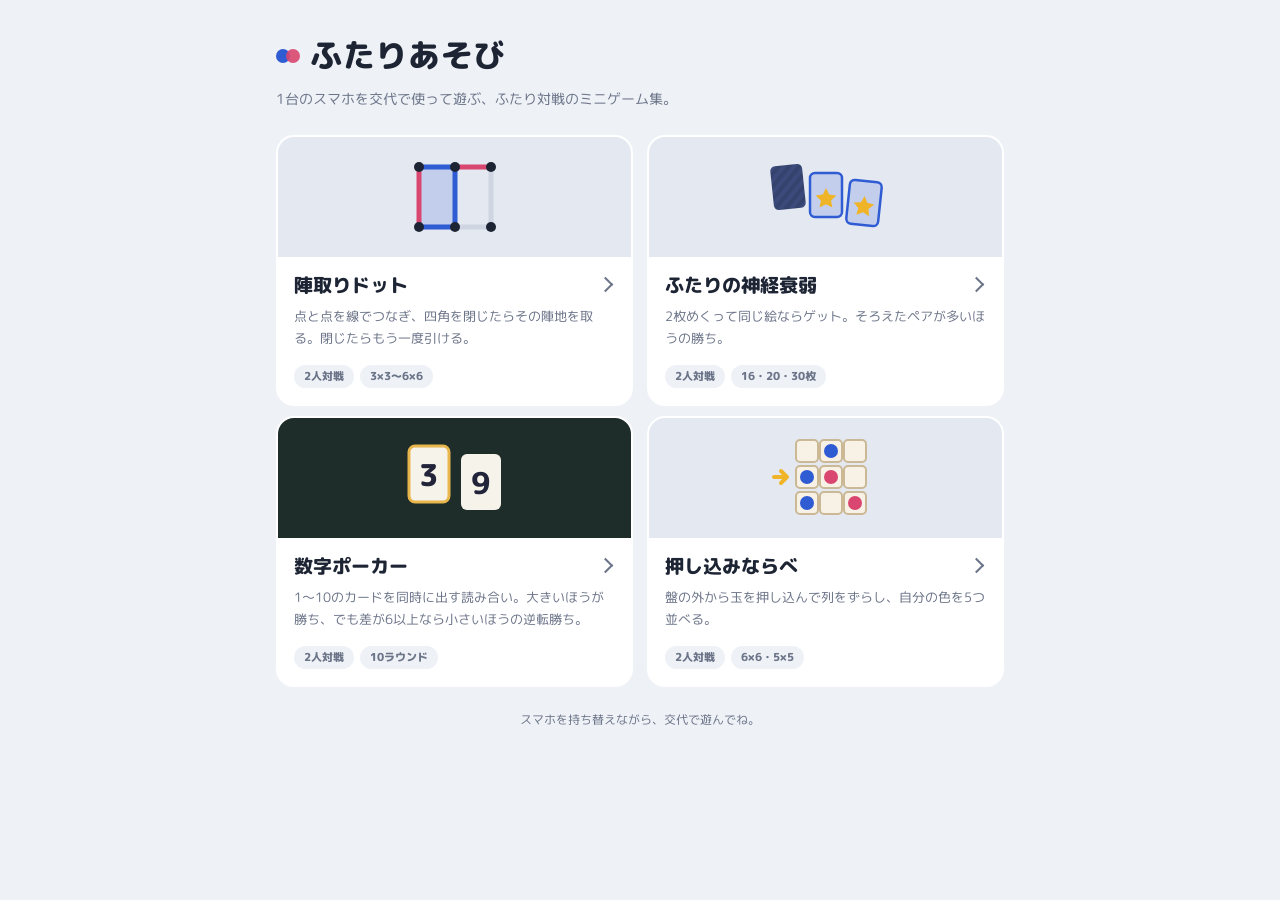
==== index.html @ a354c362 "Add top page, shared theme, and back links to games - index.html: card list of the four games (1 col" ====
<!doctype html>
<html lang="ja">
<head>
<meta charset="utf-8">
<meta name="viewport" content="width=device-width, initial-scale=1, viewport-fit=cover">
<title>ふたりあそび</title>
<meta name="description" content="1台のスマホを交代で使って遊ぶ、ふたり対戦のミニゲーム集。">
<link rel="icon" href="data:image/svg+xml,%3Csvg xmlns='http://www.w3.org/2000/svg' viewBox='0 0 32 32'%3E%3Ccircle cx='11' cy='16' r='9' fill='%232f5bd3'/%3E%3Ccircle cx='21' cy='16' r='9' fill='%23d9466f' fill-opacity='.85'/%3E%3C/svg%3E">
<link rel="preconnect" href="https://fonts.googleapis.com">
<link rel="stylesheet" href="https://fonts.googleapis.com/css2?family=M+PLUS+Rounded+1c:wght@500;800&display=swap">
<link rel="stylesheet" href="assets/site.css">
<style>
body{margin:0;-webkit-tap-highlight-color:transparent}
.wrap{max-width:760px;margin:0 auto;box-sizing:border-box;
  padding:32px max(16px,env(safe-area-inset-right,0px)) 40px max(16px,env(safe-area-inset-left,0px))}
header{margin-bottom:24px}
h1{margin:0;font-size:32px;font-weight:800;letter-spacing:.02em;display:flex;align-items:center;gap:10px}
h1 .mk{display:inline-flex}
h1 .mk i{width:14px;height:14px;border-radius:50%;display:block}
h1 .mk i:first-child{background:var(--p1)}
h1 .mk i:last-child{background:var(--p2);margin-left:-4px;opacity:.9}
.lead{margin:8px 0 0;color:var(--muted);font-size:14px;line-height:1.7}

.games{list-style:none;margin:0;padding:0;display:grid;gap:14px;grid-template-columns:repeat(auto-fill,minmax(280px,1fr))}
.game-card{display:flex;flex-direction:column;height:100%;background:var(--card);border-radius:18px;overflow:hidden;
  color:inherit;text-decoration:none;border:2px solid transparent;transition:transform .15s,border-color .15s}
.game-card:hover{transform:translateY(-2px);border-color:var(--p1)}
.game-card:active{transform:translateY(0)}
.game-card:focus-visible{outline:2px solid var(--hl);outline-offset:3px}
.art{display:grid;place-items:center;height:120px;background:var(--bg-soft)}
.art svg{height:84px;width:auto}
.body{padding:14px 16px 16px;display:flex;flex-direction:column;gap:6px;flex:1}
.body h2{margin:0;font-size:19px;font-weight:800;display:flex;align-items:center;justify-content:space-between;gap:8px}
.body h2::after{content:"";width:9px;height:9px;flex:none;border-top:2.5px solid var(--muted);border-right:2.5px solid var(--muted);transform:rotate(45deg);margin-right:4px}
.body p{margin:0;color:var(--muted);font-size:13px;line-height:1.7}
.tags{margin-top:auto;padding-top:6px;display:flex;flex-wrap:wrap;gap:6px}
.tags span{font-size:11px;font-weight:800;color:var(--muted);background:var(--bg);border-radius:999px;padding:3px 10px}

footer{margin-top:28px;text-align:center;color:var(--muted);font-size:12px}

/* 絵柄の色 */
:root{--bg-soft:#e3e8f1; --ink:#1d2433; --line:#cfd5e1; --paper:#fbf8f1; --felt:#1e2d29; --gold:#e8b64c; --tile:#f7f1e6; --tile-edge:#cbb894}
@media (prefers-color-scheme: dark){:root:not([data-theme="light"]){--bg-soft:#232939; --ink:#e8ecf4; --line:#2c3346; --paper:#2b3144; --tile:#3a4054; --tile-edge:#525a72}}
:root[data-theme="dark"]{--bg-soft:#232939; --ink:#e8ecf4; --line:#2c3346; --paper:#2b3144; --tile:#3a4054; --tile-edge:#525a72}
.art.felt{background:var(--felt)}
@media (prefers-reduced-motion:reduce){.game-card{transition:none}}
</style>
</head>
<body>
<div class="wrap">
  <header>
    <h1><span class="mk" aria-hidden="true"><i></i><i></i></span>ふたりあそび</h1>
    <p class="lead">1台のスマホを交代で使って遊ぶ、ふたり対戦のミニゲーム集。</p>
  </header>

  <ul class="games">
    <li>
      <a class="game-card" href="games/dots.html">
        <div class="art" aria-hidden="true">
          <svg viewBox="0 0 120 84">
            <rect x="24" y="12" width="36" height="60" rx="2" fill="var(--p1-soft)"/>
            <g stroke-width="5" stroke-linecap="round" fill="none">
              <path d="M96 12V72M60 72H96" stroke="var(--line)"/>
              <path d="M24 12H60V72H24" stroke="var(--p1)"/>
              <path d="M24 12V72M60 12H96" stroke="var(--p2)"/>
            </g>
            <g fill="var(--ink)">
              <circle cx="24" cy="12" r="5"/><circle cx="60" cy="12" r="5"/><circle cx="96" cy="12" r="5"/>
              <circle cx="24" cy="72" r="5"/><circle cx="60" cy="72" r="5"/><circle cx="96" cy="72" r="5"/>
            </g>
          </svg>
        </div>
        <div class="body">
          <h2>陣取りドット</h2>
          <p>点と点を線でつなぎ、四角を閉じたらその陣地を取る。閉じたらもう一度引ける。</p>
          <div class="tags"><span>2人対戦</span><span>3×3〜6×6</span></div>
        </div>
      </a>
    </li>
    <li>
      <a class="game-card" href="games/memory.html">
        <div class="art" aria-hidden="true">
          <svg viewBox="0 0 120 84">
            <defs>
              <pattern id="mback" width="8" height="8" patternUnits="userSpaceOnUse" patternTransform="rotate(45)">
                <rect width="8" height="8" fill="#3b4a7a"/><rect width="4" height="8" fill="#34426d"/>
              </pattern>
            </defs>
            <rect x="6" y="10" width="32" height="44" rx="5" fill="url(#mback)" transform="rotate(-6 22 32)"/>
            <rect x="44" y="18" width="32" height="44" rx="5" fill="var(--p1-soft)" stroke="var(--p1)" stroke-width="2.5"/>
            <rect x="82" y="26" width="32" height="44" rx="5" fill="var(--p1-soft)" stroke="var(--p1)" stroke-width="2.5" transform="rotate(6 98 48)"/>
            <path d="M60 33l3.2 6.5 7.1 1-5.2 5 1.3 7.1-6.4-3.4-6.4 3.4 1.3-7.1-5.2-5 7.1-1z" fill="var(--hl)"/>
            <path d="M98 41l3.2 6.5 7.1 1-5.2 5 1.3 7.1-6.4-3.4-6.4 3.4 1.3-7.1-5.2-5 7.1-1z" fill="var(--hl)" transform="rotate(6 98 48)"/>
          </svg>
        </div>
        <div class="body">
          <h2>ふたりの神経衰弱</h2>
          <p>2枚めくって同じ絵ならゲット。そろえたペアが多いほうの勝ち。</p>
          <div class="tags"><span>2人対戦</span><span>16・20・30枚</span></div>
        </div>
      </a>
    </li>
    <li>
      <a class="game-card" href="games/number-poker.html">
        <div class="art felt" aria-hidden="true">
          <svg viewBox="0 0 120 84">
            <g font-family="M PLUS Rounded 1c, Hiragino Maru Gothic ProN, sans-serif" font-weight="800" text-anchor="middle">
              <rect x="14" y="10" width="40" height="56" rx="6" fill="#f6f3ea" stroke="var(--gold)" stroke-width="3"/>
              <text x="34" y="50" font-size="30" fill="#22243a">3</text>
              <rect x="66" y="18" width="40" height="56" rx="6" fill="#f6f3ea"/>
              <text x="86" y="58" font-size="30" fill="#22243a">9</text>
            </g>
          </svg>
        </div>
        <div class="body">
          <h2>数字ポーカー</h2>
          <p>1〜10のカードを同時に出す読み合い。大きいほうが勝ち、でも差が6以上なら小さいほうの逆転勝ち。</p>
          <div class="tags"><span>2人対戦</span><span>10ラウンド</span></div>
        </div>
      </a>
    </li>
    <li>
      <a class="game-card" href="games/push.html">
        <div class="art" aria-hidden="true">
          <svg viewBox="0 0 120 84">
            <g fill="var(--tile)" stroke="var(--tile-edge)" stroke-width="2">
              <rect x="30" y="4" width="22" height="22" rx="4"/><rect x="54" y="4" width="22" height="22" rx="4"/><rect x="78" y="4" width="22" height="22" rx="4"/>
              <rect x="30" y="30" width="22" height="22" rx="4"/><rect x="54" y="30" width="22" height="22" rx="4"/><rect x="78" y="30" width="22" height="22" rx="4"/>
              <rect x="30" y="56" width="22" height="22" rx="4"/><rect x="54" y="56" width="22" height="22" rx="4"/><rect x="78" y="56" width="22" height="22" rx="4"/>
            </g>
            <circle cx="41" cy="41" r="7" fill="var(--p1)"/><circle cx="65" cy="41" r="7" fill="var(--p2)"/>
            <circle cx="65" cy="15" r="7" fill="var(--p1)"/><circle cx="89" cy="67" r="7" fill="var(--p2)"/><circle cx="41" cy="67" r="7" fill="var(--p1)"/>
            <path d="M8 41h12m-5-6 6 6-6 6" fill="none" stroke="var(--hl)" stroke-width="4" stroke-linecap="round" stroke-linejoin="round"/>
          </svg>
        </div>
        <div class="body">
          <h2>押し込みならべ</h2>
          <p>盤の外から玉を押し込んで列をずらし、自分の色を5つ並べる。</p>
          <div class="tags"><span>2人対戦</span><span>6×6・5×5</span></div>
        </div>
      </a>
    </li>
  </ul>

  <footer>スマホを持ち替えながら、交代で遊んでね。</footer>
</div>
</body>
</html>
---- assets/site.css ----
/* 共通テーマ：全ページで使う色・フォント・ゲーム画面の土台・「トップへ戻る」リンク */
:root{
  --bg:#eef1f6; --fg:#1d2433; --muted:#6b7488; --card:#ffffff; --hl:#f0b429;
  --p1:#2f5bd3; --p2:#d9466f; --p1-soft:rgba(47,91,211,.18); --p2-soft:rgba(217,70,111,.18);
  --font:"M PLUS Rounded 1c","Hiragino Maru Gothic ProN","Hiragino Sans",system-ui,sans-serif;
}
@media (prefers-color-scheme: dark){:root:not([data-theme="light"]){
  --bg:#141824; --fg:#e8ecf4; --muted:#8e97ab; --card:#1c2130;
  --p1:#6f92ff; --p2:#ff7096; --p1-soft:rgba(111,146,255,.22); --p2-soft:rgba(255,112,150,.22); color-scheme:dark}}
:root[data-theme="dark"]{
  --bg:#141824; --fg:#e8ecf4; --muted:#8e97ab; --card:#1c2130;
  --p1:#6f92ff; --p2:#ff7096; --p1-soft:rgba(111,146,255,.22); --p2-soft:rgba(255,112,150,.22); color-scheme:dark}

body{background:var(--bg);color:var(--fg);font-family:var(--font)}

/* ゲーム画面：1画面に収まる縦並び */
html:has(body.game){height:100%}
body.game{height:100%;margin:0 auto;max-width:480px;box-sizing:border-box;
  padding-left:max(16px,env(safe-area-inset-left,0px));padding-right:max(16px,env(safe-area-inset-right,0px));padding-block:8px 12px;
  display:flex;flex-direction:column;gap:12px;-webkit-tap-highlight-color:transparent;user-select:none}

/* 左上の「トップへ戻る」 */
.back{align-self:flex-start;display:inline-flex;align-items:center;gap:6px;margin-left:-10px;padding:6px 12px 6px 10px;
  border-radius:999px;color:var(--muted);font-family:var(--font);font-size:13px;font-weight:800;text-decoration:none;
  transition:color .15s,background-color .15s}
.back svg{width:14px;height:14px}
.back:hover{color:var(--fg);background:var(--card)}
.back:focus-visible{outline:2px solid var(--hl);outline-offset:2px}
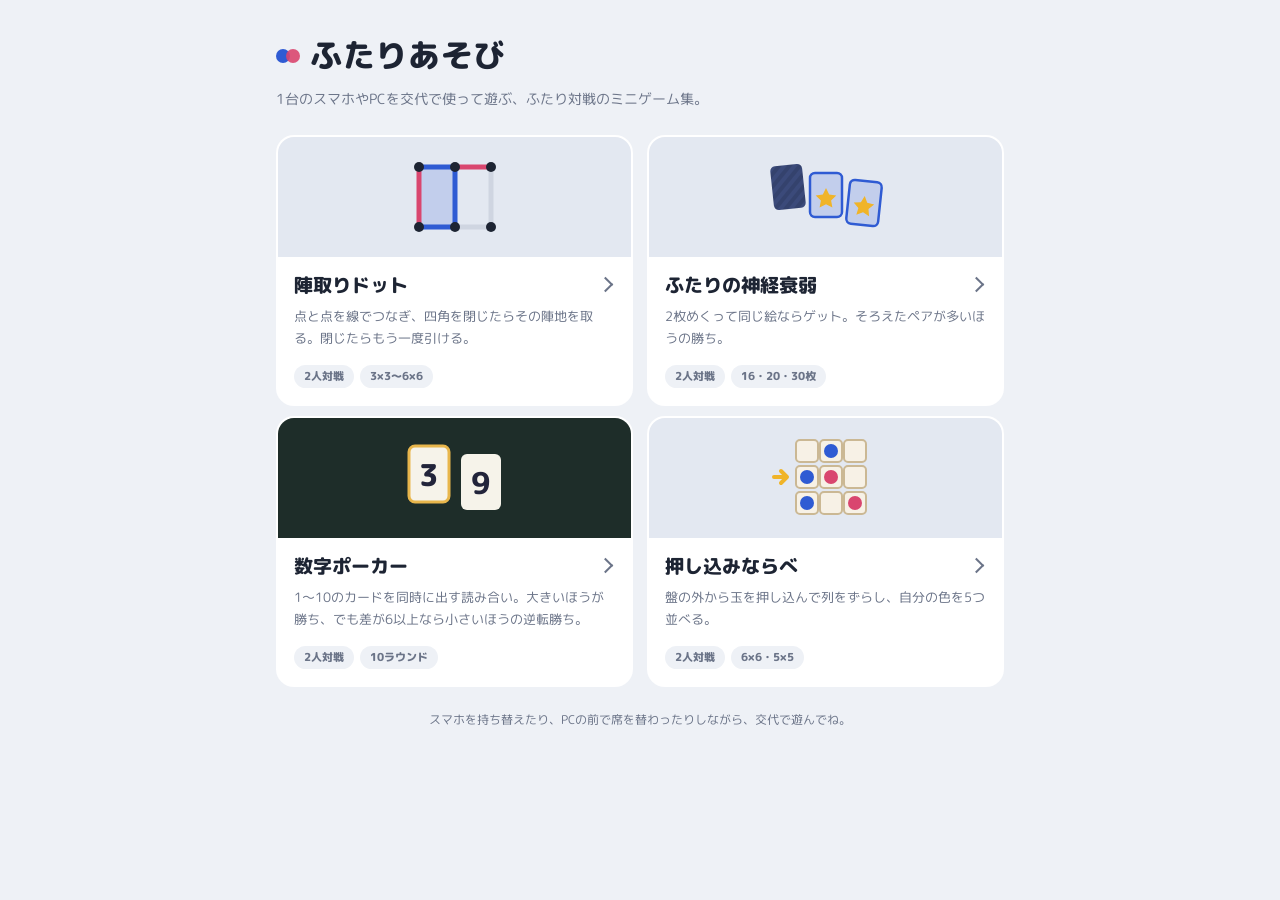
==== commit e0dfbfed: "Add side-by-side desktop layout for games On wide screens, show the board on the left sized to the w" ====
--- a/index.html
+++ b/index.html
@@ -4,7 +4,7 @@
 <meta charset="utf-8">
 <meta name="viewport" content="width=device-width, initial-scale=1, viewport-fit=cover">
 <title>ふたりあそび</title>
-<meta name="description" content="1台のスマホを交代で使って遊ぶ、ふたり対戦のミニゲーム集。">
+<meta name="description" content="1台のスマホやPCを交代で使って遊ぶ、ふたり対戦のミニゲーム集。">
 <link rel="icon" href="data:image/svg+xml,%3Csvg xmlns='http://www.w3.org/2000/svg' viewBox='0 0 32 32'%3E%3Ccircle cx='11' cy='16' r='9' fill='%232f5bd3'/%3E%3Ccircle cx='21' cy='16' r='9' fill='%23d9466f' fill-opacity='.85'/%3E%3C/svg%3E">
 <link rel="preconnect" href="https://fonts.googleapis.com">
 <link rel="stylesheet" href="https://fonts.googleapis.com/css2?family=M+PLUS+Rounded+1c:wght@500;800&display=swap">
@@ -50,7 +50,7 @@
 <div class="wrap">
   <header>
     <h1><span class="mk" aria-hidden="true"><i></i><i></i></span>ふたりあそび</h1>
-    <p class="lead">1台のスマホを交代で使って遊ぶ、ふたり対戦のミニゲーム集。</p>
+    <p class="lead">1台のスマホやPCを交代で使って遊ぶ、ふたり対戦のミニゲーム集。</p>
   </header>
 
   <ul class="games">
@@ -142,7 +142,7 @@
     </li>
   </ul>
 
-  <footer>スマホを持ち替えながら、交代で遊んでね。</footer>
+  <footer>スマホを持ち替えたり、PCの前で席を替わったりしながら、交代で遊んでね。</footer>
 </div>
 </body>
 </html>
--- a/assets/site.css
+++ b/assets/site.css
@@ -26,3 +26,15 @@
 .back svg{width:14px;height:14px}
 .back:hover{color:var(--fg);background:var(--card)}
 .back:focus-visible{outline:2px solid var(--hl);outline-offset:2px}
+
+/* PC・横長画面：盤面（.stage）を左、点数や操作（.top / .bottom）を右に並べる。
+   スマホでは .top / .bottom は display:contents なので、今までどおりの縦1列。 */
+.top,.bottom{display:contents}
+@media (min-width:880px) and (min-aspect-ratio:1/1){
+  body.game.split{max-width:1180px;display:grid;grid-template-columns:minmax(0,1fr) 360px;
+    grid-template-rows:auto auto auto 1fr;column-gap:40px;row-gap:16px;padding-block:16px 24px}
+  body.game.split > .back{grid-column:1/-1}
+  body.game.split > .stage{grid-column:1;grid-row:2/5;align-self:center;justify-self:center;width:100%}
+  body.game.split > .top,body.game.split > .bottom{grid-column:2;display:flex;flex-direction:column;gap:14px}
+  body.game.split > .bottom{grid-row:3}
+}
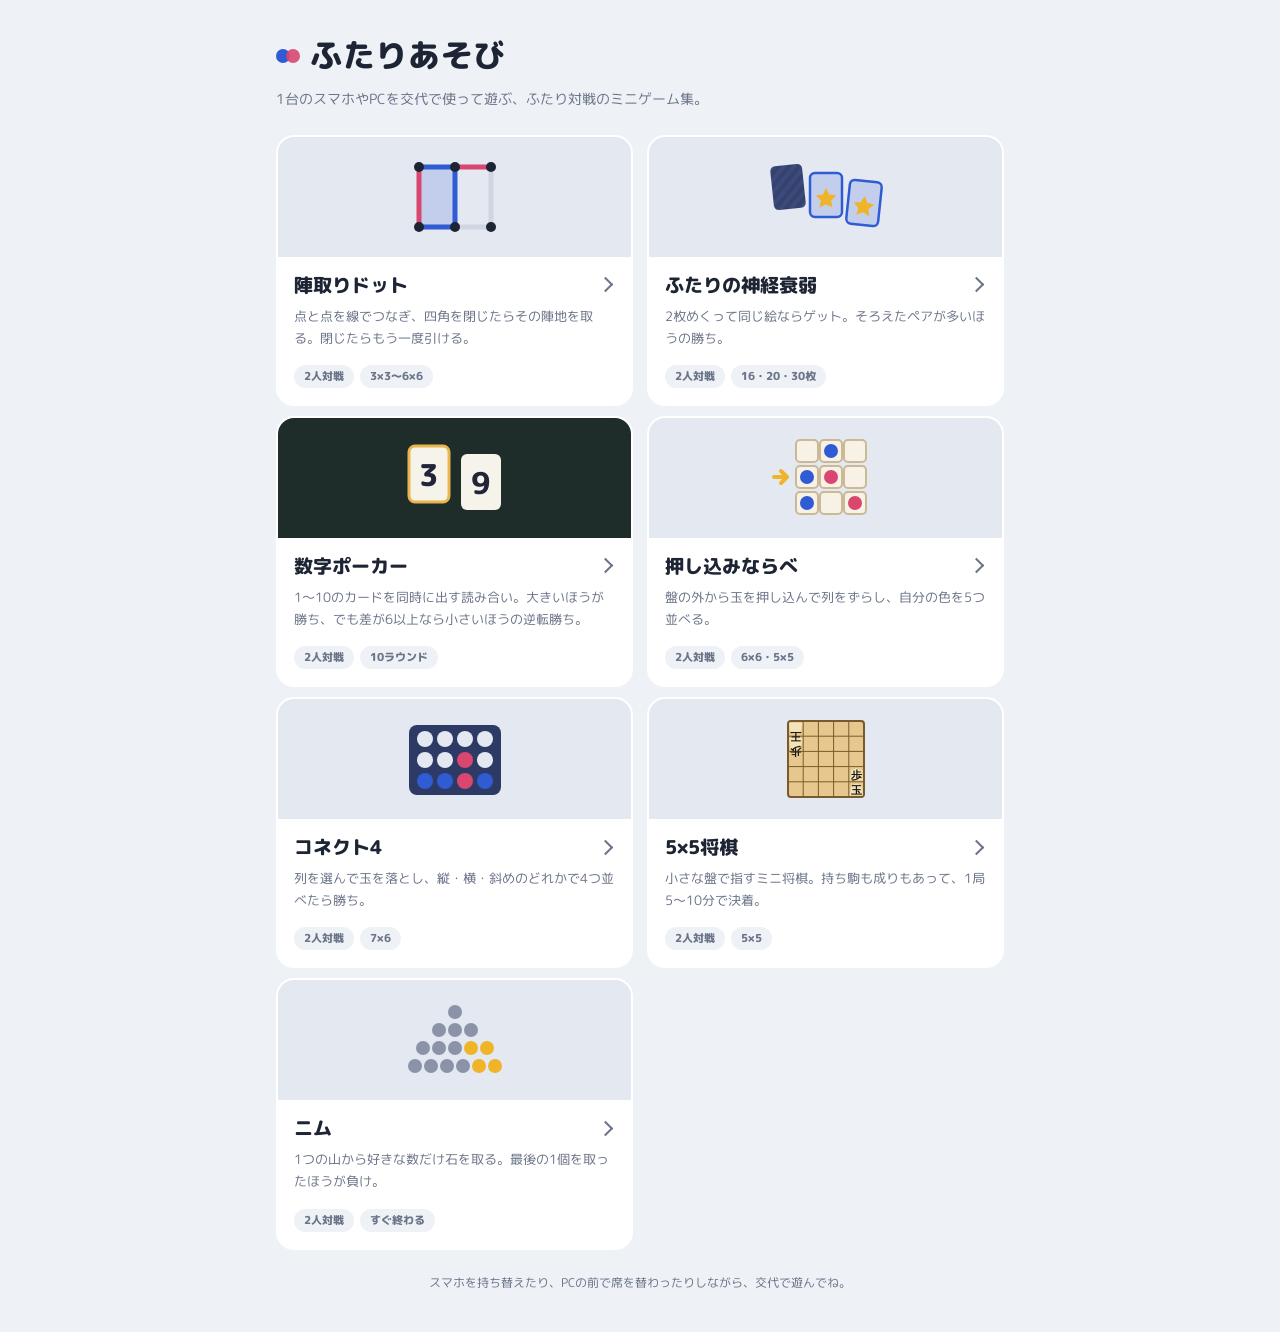
==== commit a849fa0b: "Add Connect 4, 5x5 shogi, and Nim Three new pass-and-play games, each linked from the top page with " ====
--- a/index.html
+++ b/index.html
@@ -140,6 +140,68 @@
         </div>
       </a>
     </li>
+    <li>
+      <a class="game-card" href="games/connect4.html">
+        <div class="art" aria-hidden="true">
+          <svg viewBox="0 0 120 84">
+            <rect x="14" y="8" width="92" height="70" rx="8" fill="#2d3a66"/>
+            <g fill="var(--bg-soft)">
+              <circle cx="30" cy="22" r="8"/><circle cx="50" cy="22" r="8"/><circle cx="70" cy="22" r="8"/><circle cx="90" cy="22" r="8"/>
+              <circle cx="30" cy="43" r="8"/><circle cx="50" cy="43" r="8"/><circle cx="90" cy="43" r="8"/>
+            </g>
+            <circle cx="70" cy="43" r="8" fill="var(--p2)"/>
+            <circle cx="30" cy="64" r="8" fill="var(--p1)"/><circle cx="50" cy="64" r="8" fill="var(--p1)"/>
+            <circle cx="70" cy="64" r="8" fill="var(--p2)"/><circle cx="90" cy="64" r="8" fill="var(--p1)"/>
+          </svg>
+        </div>
+        <div class="body">
+          <h2>コネクト4</h2>
+          <p>列を選んで玉を落とし、縦・横・斜めのどれかで4つ並べたら勝ち。</p>
+          <div class="tags"><span>2人対戦</span><span>7×6</span></div>
+        </div>
+      </a>
+    </li>
+    <li>
+      <a class="game-card" href="games/gogo-shogi.html">
+        <div class="art" aria-hidden="true">
+          <svg viewBox="0 0 120 84">
+            <rect x="22" y="4" width="76" height="76" rx="3" fill="#e6c88f" stroke="#7a5a2a" stroke-width="2"/>
+            <g stroke="#7a5a2a" stroke-width="1"><path d="M37.2 4v76M52.4 4v76M67.6 4v76M82.8 4v76M22 19.2h76M22 34.4h76M22 49.6h76M22 64.8h76"/></g>
+            <g font-family="Hiragino Mincho ProN, Yu Mincho, serif" font-weight="800" font-size="11" text-anchor="middle" fill="#1d1a14">
+              <path d="M90.4 66.5l5 2 1.6 10h-13.2l1.6-10z" fill="#f4e2b8"/><text x="90.4" y="77">玉</text>
+              <path d="M90.4 51.3l5 2 1.6 10h-13.2l1.6-10z" fill="#f4e2b8"/><text x="90.4" y="61.8">歩</text>
+              <path d="M29.6 33l-5-2-1.6-10h13.2l-1.6 10z" fill="#f4e2b8"/><text x="29.6" y="23" transform="rotate(180 29.6 27)">歩</text>
+              <path d="M29.6 17.8l-5-2-1.6-10h13.2l-1.6 10z" fill="#f4e2b8"/><text x="29.6" y="7.8" transform="rotate(180 29.6 11.8)">王</text>
+            </g>
+          </svg>
+        </div>
+        <div class="body">
+          <h2>5×5将棋</h2>
+          <p>小さな盤で指すミニ将棋。持ち駒も成りもあって、1局5〜10分で決着。</p>
+          <div class="tags"><span>2人対戦</span><span>5×5</span></div>
+        </div>
+      </a>
+    </li>
+    <li>
+      <a class="game-card" href="games/nim.html">
+        <div class="art" aria-hidden="true">
+          <svg viewBox="0 0 120 84">
+            <g fill="#8a93a8">
+              <circle cx="60" cy="14" r="7"/>
+              <circle cx="44" cy="32" r="7"/><circle cx="60" cy="32" r="7"/><circle cx="76" cy="32" r="7"/>
+              <circle cx="28" cy="50" r="7"/><circle cx="44" cy="50" r="7"/><circle cx="60" cy="50" r="7"/>
+              <circle cx="20" cy="68" r="7"/><circle cx="36" cy="68" r="7"/><circle cx="52" cy="68" r="7"/><circle cx="68" cy="68" r="7"/>
+            </g>
+            <g fill="var(--hl)"><circle cx="76" cy="50" r="7"/><circle cx="92" cy="50" r="7"/><circle cx="84" cy="68" r="7"/><circle cx="100" cy="68" r="7"/></g>
+          </svg>
+        </div>
+        <div class="body">
+          <h2>ニム</h2>
+          <p>1つの山から好きな数だけ石を取る。最後の1個を取ったほうが負け。</p>
+          <div class="tags"><span>2人対戦</span><span>すぐ終わる</span></div>
+        </div>
+      </a>
+    </li>
   </ul>
 
   <footer>スマホを持ち替えたり、PCの前で席を替わったりしながら、交代で遊んでね。</footer>
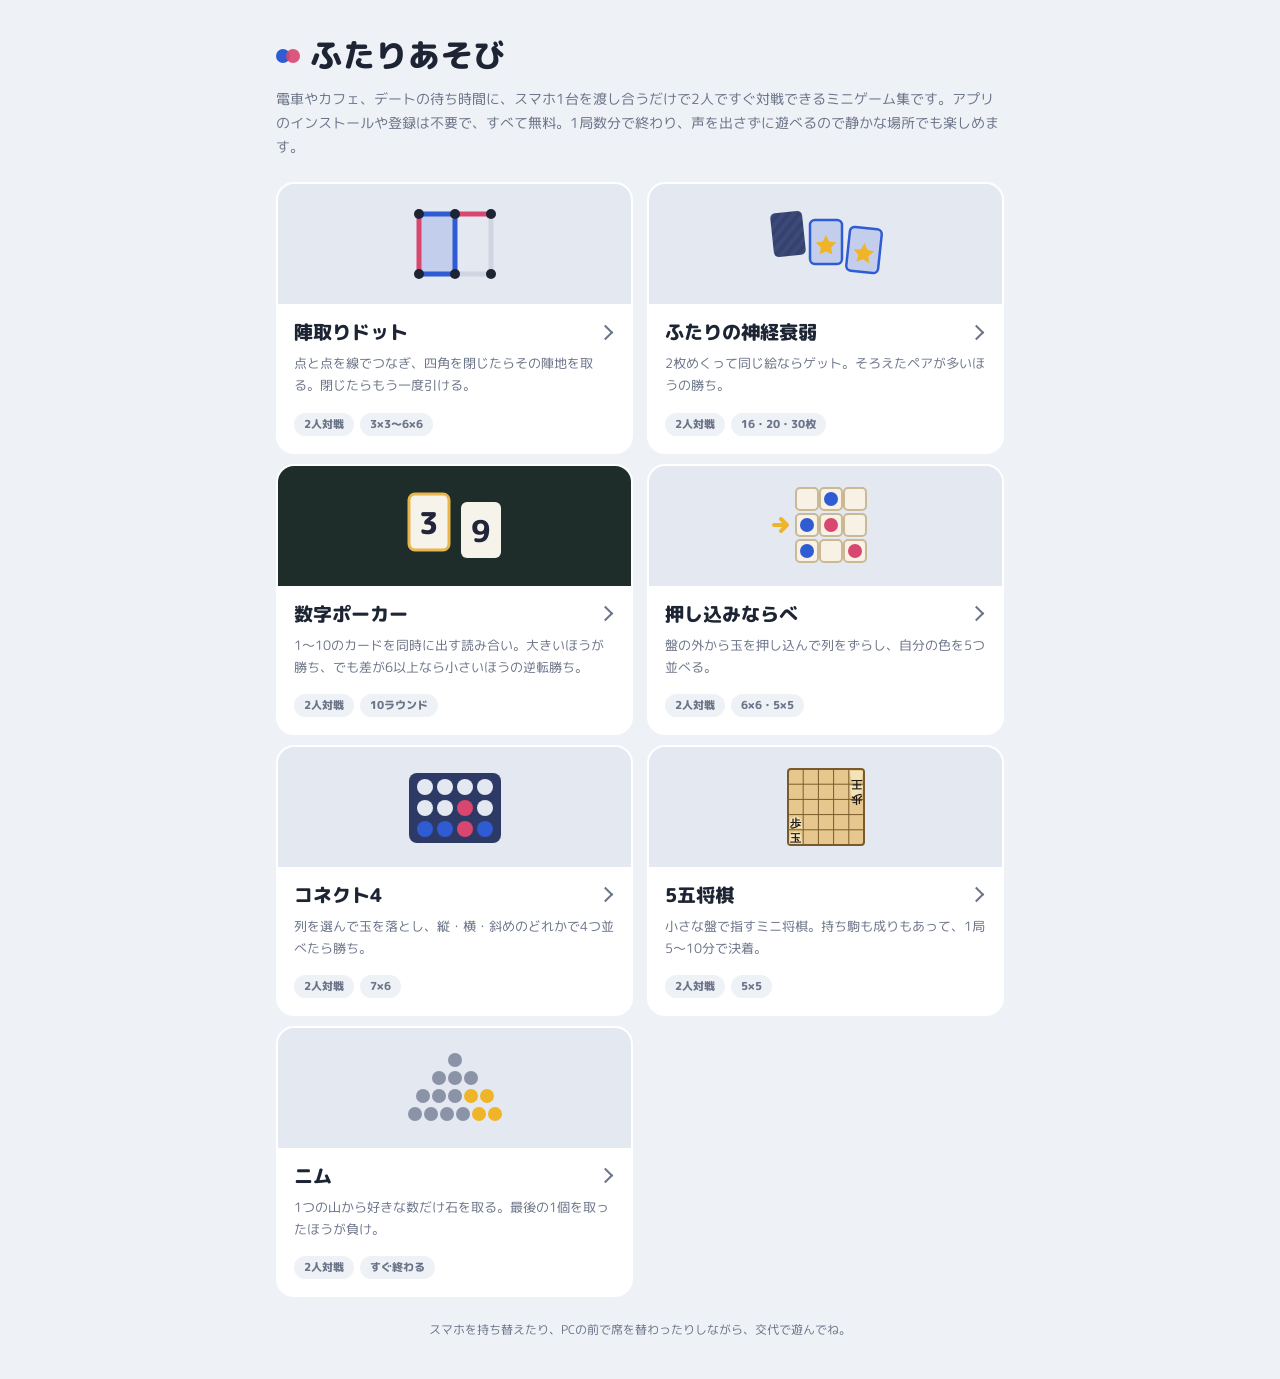
==== commit 2e590a76: "Add SEO basics: guides, meta tags, structured data, OG images - Game pages: how-to-play guide below " ====
--- a/index.html
+++ b/index.html
@@ -3,9 +3,87 @@
 <head>
 <meta charset="utf-8">
 <meta name="viewport" content="width=device-width, initial-scale=1, viewport-fit=cover">
-<title>ふたりあそび</title>
-<meta name="description" content="1台のスマホやPCを交代で使って遊ぶ、ふたり対戦のミニゲーム集。">
-<link rel="icon" href="data:image/svg+xml,%3Csvg xmlns='http://www.w3.org/2000/svg' viewBox='0 0 32 32'%3E%3Ccircle cx='11' cy='16' r='9' fill='%232f5bd3'/%3E%3Ccircle cx='21' cy='16' r='9' fill='%23d9466f' fill-opacity='.85'/%3E%3C/svg%3E">
+<title>ふたりあそび｜スマホ1台で2人対戦できる無料ミニゲーム集（インストール不要）</title>
+<meta name="description" content="スマホ1台を渡し合うだけで、2人ですぐに遊べる無料の対戦ミニゲーム集。陣取りドット（ドット＆ボックス）、神経衰弱、コネクト4、5五将棋、ニムなど7種類。インストール・登録不要、電車やデートの待ち時間の暇つぶしに。">
+<link rel="canonical" href="https://futari-asobi.pages.dev/">
+<meta property="og:type" content="website">
+<meta property="og:site_name" content="ふたりあそび">
+<meta property="og:locale" content="ja_JP">
+<meta property="og:title" content="ふたりあそび｜スマホ1台で2人対戦できる無料ミニゲーム集（インストール不要）">
+<meta property="og:description" content="スマホ1台を渡し合うだけで、2人ですぐに遊べる無料の対戦ミニゲーム集。陣取りドット（ドット＆ボックス）、神経衰弱、コネクト4、5五将棋、ニムなど7種類。インストール・登録不要、電車やデートの待ち時間の暇つぶしに。">
+<meta property="og:url" content="https://futari-asobi.pages.dev/">
+<meta property="og:image" content="https://futari-asobi.pages.dev/assets/og/top.png">
+<meta property="og:image:width" content="1200">
+<meta property="og:image:height" content="630">
+<meta property="og:image:alt" content="ふたりあそび - スマホ1台で2人対戦できるミニゲーム集">
+<meta name="twitter:card" content="summary_large_image">
+<meta name="twitter:title" content="ふたりあそび｜スマホ1台で2人対戦できる無料ミニゲーム集（インストール不要）">
+<meta name="twitter:description" content="スマホ1台を渡し合うだけで、2人ですぐに遊べる無料の対戦ミニゲーム集。陣取りドット（ドット＆ボックス）、神経衰弱、コネクト4、5五将棋、ニムなど7種類。インストール・登録不要、電車やデートの待ち時間の暇つぶしに。">
+<meta name="twitter:image" content="https://futari-asobi.pages.dev/assets/og/top.png">
+<script type="application/ld+json">
+{
+ "@context": "https://schema.org",
+ "@graph": [
+  {
+   "@type": "WebSite",
+   "@id": "https://futari-asobi.pages.dev/#website",
+   "name": "ふたりあそび",
+   "url": "https://futari-asobi.pages.dev/",
+   "description": "スマホ1台を渡し合うだけで、2人ですぐに遊べる無料の対戦ミニゲーム集。陣取りドット（ドット＆ボックス）、神経衰弱、コネクト4、5五将棋、ニムなど7種類。インストール・登録不要、電車やデートの待ち時間の暇つぶしに。",
+   "inLanguage": "ja"
+  },
+  {
+   "@type": "ItemList",
+   "name": "ふたりあそびのゲーム一覧",
+   "itemListElement": [
+    {
+     "@type": "ListItem",
+     "position": 1,
+     "name": "陣取りドット（ドット＆ボックス）",
+     "url": "https://futari-asobi.pages.dev/games/dots"
+    },
+    {
+     "@type": "ListItem",
+     "position": 2,
+     "name": "ふたりの神経衰弱",
+     "url": "https://futari-asobi.pages.dev/games/memory"
+    },
+    {
+     "@type": "ListItem",
+     "position": 3,
+     "name": "数字ポーカー",
+     "url": "https://futari-asobi.pages.dev/games/number-poker"
+    },
+    {
+     "@type": "ListItem",
+     "position": 4,
+     "name": "押し込みならべ",
+     "url": "https://futari-asobi.pages.dev/games/push"
+    },
+    {
+     "@type": "ListItem",
+     "position": 5,
+     "name": "コネクト4（四目並べ）",
+     "url": "https://futari-asobi.pages.dev/games/connect4"
+    },
+    {
+     "@type": "ListItem",
+     "position": 6,
+     "name": "5五将棋（5×5ミニ将棋）",
+     "url": "https://futari-asobi.pages.dev/games/gogo-shogi"
+    },
+    {
+     "@type": "ListItem",
+     "position": 7,
+     "name": "ニム（石取りゲーム）",
+     "url": "https://futari-asobi.pages.dev/games/nim"
+    }
+   ]
+  }
+ ]
+}
+</script>
+<link rel="icon" href="assets/favicon.svg" type="image/svg+xml">
 <link rel="preconnect" href="https://fonts.googleapis.com">
 <link rel="stylesheet" href="https://fonts.googleapis.com/css2?family=M+PLUS+Rounded+1c:wght@500;800&display=swap">
 <link rel="stylesheet" href="assets/site.css">
@@ -50,7 +128,7 @@
 <div class="wrap">
   <header>
     <h1><span class="mk" aria-hidden="true"><i></i><i></i></span>ふたりあそび</h1>
-    <p class="lead">1台のスマホやPCを交代で使って遊ぶ、ふたり対戦のミニゲーム集。</p>
+    <p class="lead">電車やカフェ、デートの待ち時間に、スマホ1台を渡し合うだけで2人ですぐ対戦できるミニゲーム集です。アプリのインストールや登録は不要で、すべて無料。1局数分で終わり、声を出さずに遊べるので静かな場所でも楽しめます。</p>
   </header>
 
   <ul class="games">
@@ -168,15 +246,15 @@
             <rect x="22" y="4" width="76" height="76" rx="3" fill="#e6c88f" stroke="#7a5a2a" stroke-width="2"/>
             <g stroke="#7a5a2a" stroke-width="1"><path d="M37.2 4v76M52.4 4v76M67.6 4v76M82.8 4v76M22 19.2h76M22 34.4h76M22 49.6h76M22 64.8h76"/></g>
             <g font-family="Hiragino Mincho ProN, Yu Mincho, serif" font-weight="800" font-size="11" text-anchor="middle" fill="#1d1a14">
-              <path d="M90.4 66.5l5 2 1.6 10h-13.2l1.6-10z" fill="#f4e2b8"/><text x="90.4" y="77">玉</text>
-              <path d="M90.4 51.3l5 2 1.6 10h-13.2l1.6-10z" fill="#f4e2b8"/><text x="90.4" y="61.8">歩</text>
-              <path d="M29.6 33l-5-2-1.6-10h13.2l-1.6 10z" fill="#f4e2b8"/><text x="29.6" y="23" transform="rotate(180 29.6 27)">歩</text>
-              <path d="M29.6 17.8l-5-2-1.6-10h13.2l-1.6 10z" fill="#f4e2b8"/><text x="29.6" y="7.8" transform="rotate(180 29.6 11.8)">王</text>
-            </g>
-          </svg>
-        </div>
-        <div class="body">
-          <h2>5×5将棋</h2>
+              <path d="M29.6 66.5l5 2 1.6 10h-13.2l1.6-10z" fill="#f4e2b8"/><text x="29.6" y="77">玉</text>
+              <path d="M29.6 51.3l5 2 1.6 10h-13.2l1.6-10z" fill="#f4e2b8"/><text x="29.6" y="61.8">歩</text>
+              <path d="M90.4 33l-5-2-1.6-10h13.2l-1.6 10z" fill="#f4e2b8"/><text x="90.4" y="23" transform="rotate(180 90.4 27)">歩</text>
+              <path d="M90.4 17.8l-5-2-1.6-10h13.2l-1.6 10z" fill="#f4e2b8"/><text x="90.4" y="7.8" transform="rotate(180 90.4 11.8)">王</text>
+            </g>
+          </svg>
+        </div>
+        <div class="body">
+          <h2>5五将棋</h2>
           <p>小さな盤で指すミニ将棋。持ち駒も成りもあって、1局5〜10分で決着。</p>
           <div class="tags"><span>2人対戦</span><span>5×5</span></div>
         </div>
--- a/assets/site.css
+++ b/assets/site.css
@@ -11,11 +11,10 @@
   --bg:#141824; --fg:#e8ecf4; --muted:#8e97ab; --card:#1c2130;
   --p1:#6f92ff; --p2:#ff7096; --p1-soft:rgba(111,146,255,.22); --p2-soft:rgba(255,112,150,.22); color-scheme:dark}
 
-body{background:var(--bg);color:var(--fg);font-family:var(--font)}
+body{margin:0;background:var(--bg);color:var(--fg);font-family:var(--font)}
 
-/* ゲーム画面：1画面に収まる縦並び */
-html:has(body.game){height:100%}
-body.game{height:100%;margin:0 auto;max-width:480px;box-sizing:border-box;
+/* ゲーム画面：<main class="game"> が1画面ぶんの高さ。解説文（.guide）はその下にスクロールして読む */
+.game{min-height:100vh;min-height:100svh;margin:0 auto;max-width:480px;box-sizing:border-box;
   padding-left:max(16px,env(safe-area-inset-left,0px));padding-right:max(16px,env(safe-area-inset-right,0px));padding-block:8px 12px;
   display:flex;flex-direction:column;gap:12px;-webkit-tap-highlight-color:transparent;user-select:none}
 
@@ -31,10 +30,34 @@
    スマホでは .top / .bottom は display:contents なので、今までどおりの縦1列。 */
 .top,.bottom{display:contents}
 @media (min-width:880px) and (min-aspect-ratio:1/1){
-  body.game.split{max-width:1180px;display:grid;grid-template-columns:minmax(0,1fr) 360px;
+  .game.split{max-width:1180px;display:grid;grid-template-columns:minmax(0,1fr) 360px;
     grid-template-rows:auto auto auto 1fr;column-gap:40px;row-gap:16px;padding-block:16px 24px}
-  body.game.split > .back{grid-column:1/-1}
-  body.game.split > .stage{grid-column:1;grid-row:2/5;align-self:center;justify-self:center;width:100%}
-  body.game.split > .top,body.game.split > .bottom{grid-column:2;display:flex;flex-direction:column;gap:14px}
-  body.game.split > .bottom{grid-row:3}
+  .game.split > .back{grid-column:1/-1}
+  .game.split > .stage{grid-column:1;grid-row:2/5;align-self:center;justify-self:center;width:100%}
+  .game.split > .top,.game.split > .bottom{grid-column:2;display:flex;flex-direction:column;gap:14px}
+  .game.split > .bottom{grid-row:3}
 }
+
+/* ゲーム画面の下の解説文：遊び方・コツ・よくある質問 */
+.guide{max-width:720px;margin:0 auto;box-sizing:border-box;
+  padding:48px max(16px,env(safe-area-inset-right,0px)) 56px max(16px,env(safe-area-inset-left,0px));
+  font-size:15px;line-height:1.85;color:var(--fg)}
+.guide h1{font-size:24px;font-weight:800;line-height:1.4;margin:0 0 12px}
+.guide .intro{margin:0 0 8px;color:var(--muted)}
+.guide section{background:var(--guide-panel,var(--card));border-radius:18px;padding:20px 20px 8px;margin-top:20px}
+.guide h2{font-size:18px;font-weight:800;margin:0 0 10px;display:flex;align-items:center;gap:8px}
+.guide h2::before{content:"";width:8px;height:8px;border-radius:50%;background:var(--p1);box-shadow:5px 0 0 var(--p2);margin-right:6px;flex:none}
+.guide h3{font-size:15px;font-weight:800;margin:16px 0 4px}
+.guide ol,.guide ul{margin:0 0 14px;padding-left:1.4em}
+.guide li{margin:4px 0}
+.guide li b,.guide p b{font-weight:800}
+.guide p{margin:0 0 14px}
+.guide dl{margin:0}
+.guide dt{font-weight:800;margin-top:4px}
+.guide dt::before{content:"Q. ";color:var(--p1)}
+.guide dd{margin:4px 0 16px;color:var(--muted)}
+.guide dd::before{content:"A. ";color:var(--p2);font-weight:800}
+.guide .more ul{list-style:none;padding:0;display:flex;flex-wrap:wrap;gap:8px}
+.guide .more a{display:inline-block;padding:6px 14px;border-radius:999px;background:var(--bg);color:var(--fg);font-size:14px;font-weight:800;text-decoration:none}
+.guide .more a:hover{color:var(--p1)}
+.guide .more a:focus-visible{outline:2px solid var(--hl);outline-offset:2px}
